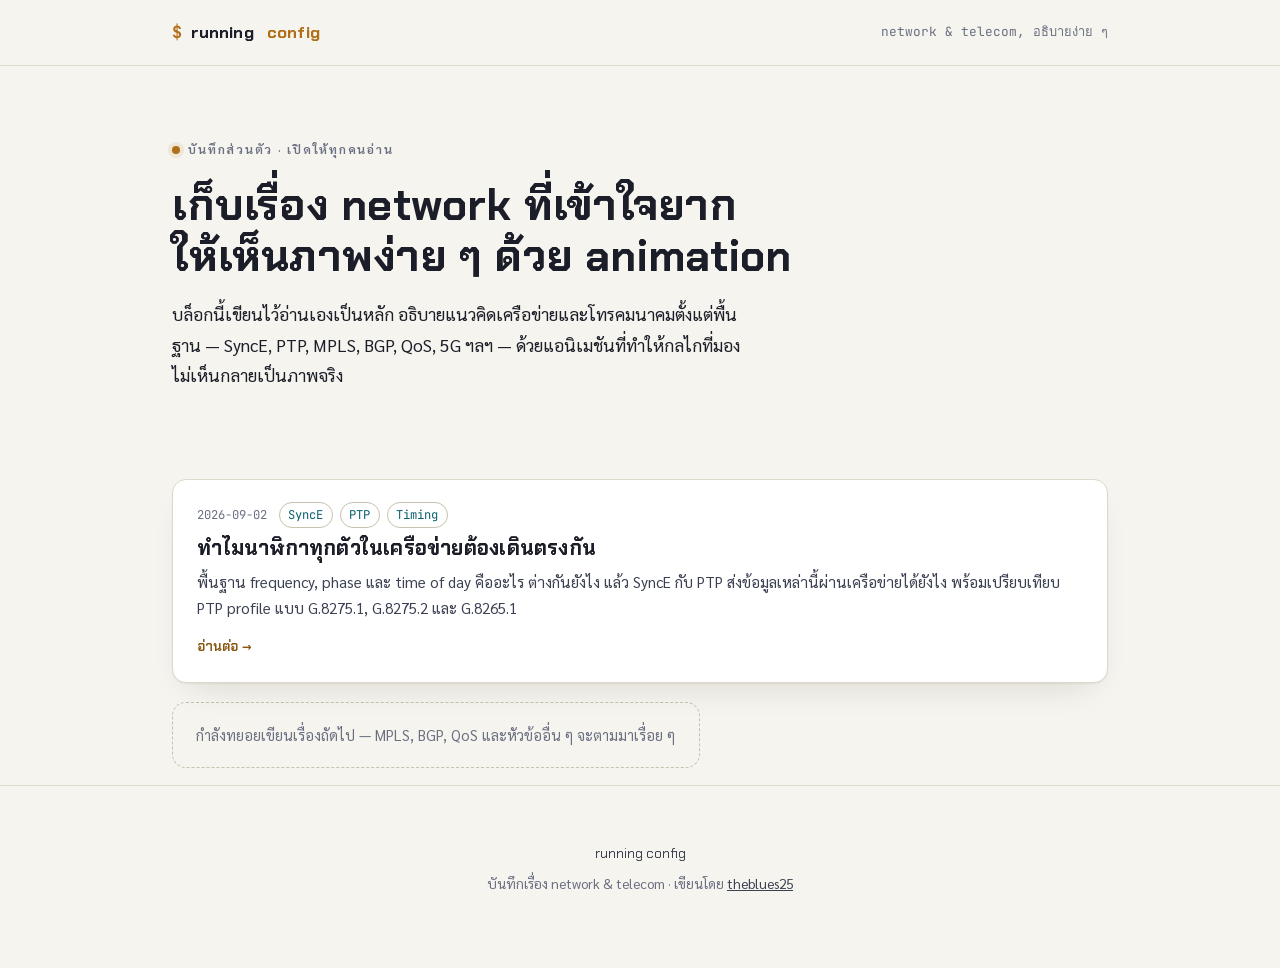
==== index.html @ 6e14f63a "Initial commit: running config blog Personal network/telecom explainer blog. First post ports the Sy" ====
<!doctype html>
<html lang="th">
<head>
<meta charset="utf-8">
<meta name="viewport" content="width=device-width, initial-scale=1">
<title>running config</title>
<meta name="description" content="บล็อกเก็บเรื่อง network และ telecom ที่อธิบายง่าย ๆ ด้วย animation — เขียนไว้อ่านเอง แชร์ต่อได้">
<link rel="preconnect" href="https://fonts.googleapis.com">
<link rel="preconnect" href="https://fonts.gstatic.com" crossorigin>
<link href="https://fonts.googleapis.com/css2?family=Chakra+Petch:wght@400;500;600;700&family=Sarabun:wght@300;400;500;600;700&family=JetBrains+Mono:wght@400;500;600&display=swap" rel="stylesheet">
<link rel="stylesheet" href="style.css">
<style>
  /* Index-only bits: intro block + post list spacing */
  .intro{ padding:4.2rem 0 2.5rem; }
  .intro h1{ max-width:none; font-size:clamp(1.9rem,4.6vw,2.7rem); }
  .intro p.lede{ max-width:58ch; }
  main .wrap{ padding-bottom:1rem; }
</style>
</head>
<body>

<nav class="site-nav">
  <div class="wrap">
    <a class="brand" href="index.html">running<span class="prompt">&nbsp;config</span></a>
    <span class="tagline">network &amp; telecom, อธิบายง่าย ๆ</span>
  </div>
</nav>

<header class="intro">
  <div class="wrap">
    <span class="kicker"><span class="dot"></span>บันทึกส่วนตัว · เปิดให้ทุกคนอ่าน</span>
    <h1>เก็บเรื่อง network ที่เข้าใจยาก<br>ให้เห็นภาพง่าย ๆ ด้วย animation</h1>
    <p class="lede">บล็อกนี้เขียนไว้อ่านเองเป็นหลัก อธิบายแนวคิดเครือข่ายและโทรคมนาคมตั้งแต่พื้นฐาน — SyncE, PTP, MPLS, BGP, QoS, 5G ฯลฯ — ด้วยแอนิเมชันที่ทำให้กลไกที่มองไม่เห็นกลายเป็นภาพจริง</p>
  </div>
</header>

<main class="wrap">
  <ul class="post-list">
    <li>
      <a class="post-card" href="posts/syncE-and-ptp.html">
        <div class="post-meta">
          <span>2026-09-02</span>
          <span class="tagset"><span>SyncE</span><span>PTP</span><span>Timing</span></span>
        </div>
        <h2>ทำไมนาฬิกาทุกตัวในเครือข่ายต้องเดินตรงกัน</h2>
        <p>พื้นฐาน frequency, phase และ time of day คืออะไร ต่างกันยังไง แล้ว SyncE กับ PTP ส่งข้อมูลเหล่านี้ผ่านเครือข่ายได้ยังไง พร้อมเปรียบเทียบ PTP profile แบบ G.8275.1, G.8275.2 และ G.8265.1</p>
        <span class="read-more">อ่านต่อ →</span>
      </a>
    </li>
  </ul>

  <p class="empty-note">กำลังทยอยเขียนเรื่องถัดไป — MPLS, BGP, QoS และหัวข้ออื่น ๆ จะตามมาเรื่อย ๆ</p>
</main>

<footer>
  <div class="wrap">
    <div class="mark">running config</div>
    <div>บันทึกเรื่อง network &amp; telecom · เขียนโดย <a href="https://github.com/theblues25" target="_blank" rel="noopener">theblues25</a></div>
  </div>
</footer>

</body>
</html>
---- style.css ----
/* running-config — shared design system
   Dark-first token system, generalized from the "ห้องทดลองซิงค์เวลา" post
   so every future post and the index share one identity. */

:root{
  /* dark-first: bare :root carries the DARK palette */
  --bg:#12141c; --bg-raised:#181c28; --bg-sunk:#0d0f16;
  --ink:#eef0f6; --ink-soft:#b9bfd0; --muted:#7c8299;
  --line:#262c3d; --line-strong:#343c53;
  --amber:#e8a33d; --amber-soft:rgba(232,163,61,.14); --amber-ink:#f4c579;
  --cyan:#57c3d6; --cyan-soft:rgba(87,195,214,.14); --cyan-ink:#8fdcea;
  --good:#6fcf97; --good-soft:rgba(111,207,151,.14);
  --shadow:0 1px 2px rgba(0,0,0,.35), 0 20px 40px -20px rgba(0,0,0,.55);
  --radius:14px;
}
@media (prefers-color-scheme: light){
  :root:not([data-theme="dark"]){
    --bg:#f6f4ee; --bg-raised:#ffffff; --bg-sunk:#efece2;
    --ink:#1b1e28; --ink-soft:#3c4152; --muted:#6a7082;
    --line:#ddd8ca; --line-strong:#c7c1af;
    --amber:#b06f18; --amber-soft:rgba(176,111,24,.10); --amber-ink:#8a5510;
    --cyan:#0f7f93; --cyan-soft:rgba(15,127,147,.10); --cyan-ink:#0b616f;
    --good:#2f8a58; --good-soft:rgba(47,138,88,.10);
    --shadow:0 1px 2px rgba(20,20,10,.06), 0 16px 34px -18px rgba(20,20,10,.16);
  }
}
:root[data-theme="light"]{
  --bg:#f6f4ee; --bg-raised:#ffffff; --bg-sunk:#efece2;
  --ink:#1b1e28; --ink-soft:#3c4152; --muted:#6a7082;
  --line:#ddd8ca; --line-strong:#c7c1af;
  --amber:#b06f18; --amber-soft:rgba(176,111,24,.10); --amber-ink:#8a5510;
  --cyan:#0f7f93; --cyan-soft:rgba(15,127,147,.10); --cyan-ink:#0b616f;
  --good:#2f8a58; --good-soft:rgba(47,138,88,.10);
  --shadow:0 1px 2px rgba(20,20,10,.06), 0 16px 34px -18px rgba(20,20,10,.16);
}

*{box-sizing:border-box}
html{scroll-behavior:smooth}
@media (prefers-reduced-motion: reduce){ html{scroll-behavior:auto} }

body{
  margin:0; background:var(--bg); color:var(--ink);
  font-family:"Sarabun","Noto Sans Thai",system-ui,sans-serif;
  font-size:17px; line-height:1.75; -webkit-font-smoothing:antialiased;
}
h1,h2,h3,.display,.chip,.tag,button{ font-family:"Chakra Petch","Sarabun",sans-serif; }
.mono{ font-family:"JetBrains Mono","Sarabun",monospace; font-variant-numeric:tabular-nums; }

a{color:var(--cyan-ink)}
:focus-visible{ outline:2px solid var(--cyan); outline-offset:3px; }

.wrap{ max-width:980px; margin:0 auto; padding:0 1.4rem; }
section{ padding:5.5rem 0; border-top:1px solid var(--line); }
section:first-of-type{ border-top:none; }
h2{
  font-size:clamp(1.5rem,3.4vw,2.05rem); font-weight:700; letter-spacing:.01em;
  margin:0 0 .6rem; text-wrap:balance; line-height:1.25;
}
.kicker{
  display:inline-flex; align-items:center; gap:.5rem;
  font-size:.78rem; font-weight:600; letter-spacing:.14em; text-transform:uppercase;
  color:var(--muted); margin-bottom:.9rem;
}
.kicker .dot{ width:.5rem; height:.5rem; border-radius:50%; background:var(--amber); box-shadow:0 0 0 4px var(--amber-soft); }
p{ margin:0 0 1.05rem; max-width:66ch; color:var(--ink-soft); }
p.lede{ font-size:1.08rem; color:var(--ink); max-width:62ch; }
strong{ color:var(--ink); font-weight:600; }
.amber-text{ color:var(--amber-ink); }
.cyan-text{ color:var(--cyan-ink); }

/* ---------------- Site nav (every page) ---------------- */
.site-nav{
  border-bottom:1px solid var(--line);
}
.site-nav .wrap{
  display:flex; align-items:center; justify-content:space-between; gap:1rem;
  padding-top:1.1rem; padding-bottom:1.1rem;
}
.site-nav .brand{
  font-family:"Chakra Petch",sans-serif; font-weight:700; font-size:1.05rem;
  color:var(--ink); text-decoration:none; letter-spacing:.01em;
  display:inline-flex; align-items:baseline; gap:.5rem;
}
.site-nav .brand .prompt{ color:var(--amber); }
.site-nav .brand::before{ content:"$"; color:var(--amber); font-family:"JetBrains Mono",monospace; }
.site-nav .tagline{ font-size:.8rem; color:var(--muted); font-family:"JetBrains Mono",monospace; }
.site-nav a.back{
  font-size:.85rem; color:var(--ink-soft); text-decoration:none;
  display:inline-flex; align-items:center; gap:.4rem; font-family:"Chakra Petch",sans-serif;
}
.site-nav a.back:hover{ color:var(--cyan-ink); }

/* ---------------- Hero ---------------- */
.hero{
  padding:5rem 0 4rem; border-top:none; position:relative; overflow:hidden;
}
.hero-inner{ position:relative; z-index:1; }
.hero canvas{ position:absolute; inset:0; width:100%; height:100%; z-index:0; opacity:.55; }
h1{
  font-size:clamp(2.1rem,5.6vw,3.4rem); font-weight:700; line-height:1.18;
  letter-spacing:.005em; margin:.3rem 0 1.1rem; max-width:16ch; text-wrap:balance;
}
.hero p.lede{ font-size:1.15rem; max-width:56ch; }
.scroll-cue{
  margin-top:2.4rem; display:inline-flex; align-items:center; gap:.6rem;
  font-size:.85rem; color:var(--muted); font-family:"Chakra Petch",sans-serif;
  letter-spacing:.04em;
}
.scroll-cue svg{ animation:bob 1.6s ease-in-out infinite; }
@keyframes bob{ 0%,100%{transform:translateY(0)} 50%{transform:translateY(5px)} }
@media (prefers-reduced-motion: reduce){ .scroll-cue svg{ animation:none } }

/* ---------------- Concept intro cards ---------------- */
.trio{ display:grid; grid-template-columns:repeat(3,1fr); gap:1rem; margin:2rem 0 .5rem; }
@media (max-width:720px){ .trio{ grid-template-columns:1fr; } }
.trio .card{
  background:var(--bg-raised); border:1px solid var(--line); border-radius:var(--radius);
  padding:1.2rem 1.3rem; box-shadow:var(--shadow);
}
.trio .card .num{ font-family:"JetBrains Mono",monospace; color:var(--muted); font-size:.8rem; }
.trio .card h3{ margin:.35rem 0 .4rem; font-size:1.05rem; }
.trio .card p{ font-size:.92rem; margin:0; max-width:none; }

/* ---------------- Canvas frame ---------------- */
.stage{
  background:var(--bg-sunk); border:1px solid var(--line-strong); border-radius:var(--radius);
  box-shadow:var(--shadow); overflow:hidden; margin:1.7rem 0 1.3rem; position:relative;
}
.stage canvas{ display:block; width:100%; height:260px; }
.stage .stage-label{
  position:absolute; top:.8rem; left:1rem; display:flex; gap:.5rem; flex-wrap:wrap;
  font-family:"JetBrains Mono",monospace; font-size:.72rem; letter-spacing:.02em;
}
.chip{
  font-size:.72rem; font-weight:600; padding:.22rem .6rem; border-radius:999px;
  border:1px solid; display:inline-flex; align-items:center; gap:.35rem;
}
.chip.amber{ color:var(--amber-ink); border-color:var(--amber); background:var(--amber-soft); }
.chip.cyan{ color:var(--cyan-ink); border-color:var(--cyan); background:var(--cyan-soft); }
.chip.good{ color:var(--good); border-color:var(--good); background:var(--good-soft); }
.caption{ font-size:.85rem; color:var(--muted); margin:0 0 1.6rem; }

/* ---------------- Two-col text/points ---------------- */
.points{ list-style:none; margin:1.1rem 0 1.4rem; padding:0; display:grid; gap:.65rem; }
.points li{
  display:grid; grid-template-columns:1.5rem 1fr; gap:.7rem; font-size:.96rem; color:var(--ink-soft);
}
.points li::before{ content:"›"; color:var(--amber); font-weight:700; font-family:"Chakra Petch",sans-serif; }

.callout{
  border:1px solid var(--line); border-radius:var(--radius); padding:1rem 1.2rem;
  background:var(--bg-raised); margin:1.3rem 0; box-shadow:var(--shadow);
}
.callout .tag{
  font-size:.72rem; font-weight:700; letter-spacing:.08em; text-transform:uppercase;
  display:inline-block; margin-bottom:.5rem; color:var(--cyan-ink);
}
.callout p{ margin:0; max-width:none; font-size:.94rem; }

/* ---------------- PTP profile comparison ---------------- */
.profiles{ display:grid; grid-template-columns:1fr 1fr; gap:1.1rem; margin:1.8rem 0; }
@media (max-width:720px){ .profiles{ grid-template-columns:1fr; } }
.profile-card{
  border:1px solid var(--line-strong); border-radius:var(--radius); background:var(--bg-raised);
  padding:1.3rem 1.3rem 1.1rem; box-shadow:var(--shadow);
}
.profile-card h3{ margin:0 0 .15rem; font-size:1.08rem; }
.profile-card .sub{ font-size:.8rem; color:var(--muted); margin-bottom:1rem; font-family:"JetBrains Mono",monospace; }
.chain{ display:flex; align-items:center; gap:.25rem; margin:1rem 0 1.1rem; }
.chain .node{
  width:2.1rem; height:2.1rem; border-radius:8px; border:1.5px solid var(--line-strong);
  display:flex; align-items:center; justify-content:center; position:relative; flex:0 0 auto;
  background:var(--bg-sunk);
}
.chain .seg{ flex:1 1 auto; height:2px; background:var(--line-strong); position:relative; min-width:6px; }
.dotpair{ display:flex; gap:3px; }
.dotpair span{ width:6px; height:6px; border-radius:50%; background:var(--line-strong); }
.dotpair span.on.amber{ background:var(--amber); box-shadow:0 0 6px var(--amber); animation:pulse-soft 1.8s ease-in-out infinite; }
.dotpair span.on.cyan{ background:var(--cyan); box-shadow:0 0 6px var(--cyan); animation:pulse-soft 1.8s ease-in-out infinite .3s; }
@keyframes pulse-soft{ 0%,100%{opacity:.55} 50%{opacity:1} }
@media (prefers-reduced-motion: reduce){ .dotpair span.on{ animation:none; opacity:1 } }
.profile-card ul{ margin:0; padding-left:1.15rem; font-size:.9rem; color:var(--ink-soft); }
.profile-card ul li{ margin-bottom:.4rem; }
.badge-acc{
  display:inline-block; margin-top:.9rem; font-family:"JetBrains Mono",monospace; font-size:.78rem;
  padding:.3rem .6rem; border-radius:8px; background:var(--bg-sunk); border:1px solid var(--line);
  color:var(--ink-soft);
}

.table-wrap{ overflow-x:auto; margin:1.4rem 0; border:1px solid var(--line); border-radius:var(--radius); box-shadow:var(--shadow); }
table{ border-collapse:collapse; width:100%; min-width:560px; background:var(--bg-raised); font-size:.88rem; }
th,td{ padding:.65rem .9rem; text-align:left; border-bottom:1px solid var(--line); }
thead th{ font-family:"Chakra Petch",sans-serif; font-size:.76rem; text-transform:uppercase; letter-spacing:.05em; color:var(--muted); background:var(--bg-sunk); }
tbody tr:last-child td{ border-bottom:none; }

/* On narrow screens, stop forcing sideways scroll — stack each row into its own labeled card instead */
@media (max-width:600px){
  .table-wrap{ overflow-x:visible; border:none; box-shadow:none; border-radius:0; }
  table{ min-width:0; display:block; }
  thead{ display:none; }
  tbody{ display:grid; gap:.7rem; }
  tbody tr{
    display:block; background:var(--bg-raised); border:1px solid var(--line);
    border-radius:var(--radius); box-shadow:var(--shadow); padding:.2rem .95rem;
  }
  tbody tr td{
    display:grid; grid-template-columns:9.2rem 1fr; gap:.8rem; align-items:baseline;
    padding:.55rem 0; border-bottom:1px solid var(--line);
  }
  tbody tr td:last-child{ border-bottom:none; }
  tbody tr td::before{
    content:attr(data-label);
    font-family:"Chakra Petch",sans-serif; font-size:.72rem; font-weight:600;
    text-transform:uppercase; letter-spacing:.04em; color:var(--muted);
  }
}

/* ---------------- Hierarchy SVG ---------------- */
.tree-figure{ margin:1.7rem 0 1rem; }
.tree-figure svg{ width:100%; height:auto; display:block; }
.tree-node rect{ fill:var(--bg-raised); stroke:var(--line-strong); stroke-width:1.4; }
.tree-node.gm rect{ stroke:var(--amber); }
.tree-node.tc rect{ stroke-dasharray:4 3; }
.tree-node text{ fill:var(--ink); font-family:"Chakra Petch",sans-serif; }
.tree-node text.sub{ fill:var(--muted); font-family:"JetBrains Mono",monospace; }
.tree-edge{ stroke:var(--line-strong); stroke-width:1.6; fill:none; }
.flow-dot{
  r:3.2; fill:var(--amber);
  offset-rotate:0deg;
  animation:flow 2.2s linear infinite;
}
@keyframes flow{ from{ offset-distance:0% } to{ offset-distance:100% } }
@media (prefers-reduced-motion: reduce){ .flow-dot{ animation:none; offset-distance:60%; } }
figcaption{ font-size:.85rem; color:var(--muted); margin-top:.7rem; }

/* ---------------- Post list (index) ---------------- */
.post-list{ list-style:none; margin:2rem 0 0; padding:0; display:grid; gap:1rem; }
.post-card{
  display:block; text-decoration:none; color:inherit;
  background:var(--bg-raised); border:1px solid var(--line); border-radius:var(--radius);
  padding:1.4rem 1.5rem; box-shadow:var(--shadow);
  transition:border-color .15s ease, transform .15s ease;
}
.post-card:hover{ border-color:var(--line-strong); transform:translateY(-1px); }
.post-card .post-meta{
  display:flex; gap:.7rem; align-items:center; margin-bottom:.5rem;
  font-family:"JetBrains Mono",monospace; font-size:.76rem; color:var(--muted);
}
.post-card .post-meta .tagset{ display:flex; gap:.4rem; flex-wrap:wrap; }
.post-card .post-meta .tagset span{
  border:1px solid var(--line-strong); border-radius:999px; padding:.08rem .55rem; color:var(--cyan-ink);
}
.post-card h2{ font-size:1.28rem; margin:0 0 .45rem; }
.post-card p{ font-size:.95rem; margin:0; max-width:none; color:var(--ink-soft); }
.post-card .read-more{
  display:inline-flex; align-items:center; gap:.35rem; margin-top:.8rem;
  font-family:"Chakra Petch",sans-serif; font-size:.85rem; font-weight:600; color:var(--amber-ink);
}
.post-card:hover .read-more{ color:var(--cyan-ink); }

.empty-note{
  border:1px dashed var(--line-strong); border-radius:var(--radius); padding:1.2rem 1.4rem;
  color:var(--muted); font-size:.92rem; margin-top:1.2rem;
}

footer{
  padding:3.5rem 0 4.5rem; text-align:center; color:var(--muted); font-size:.85rem;
  border-top:1px solid var(--line); margin-top:1rem;
}
footer .mark{ font-family:"Chakra Petch",sans-serif; color:var(--ink-soft); margin-bottom:.4rem; }
footer a{ color:var(--ink-soft); }

::selection{ background:var(--amber-soft); color:var(--ink); }
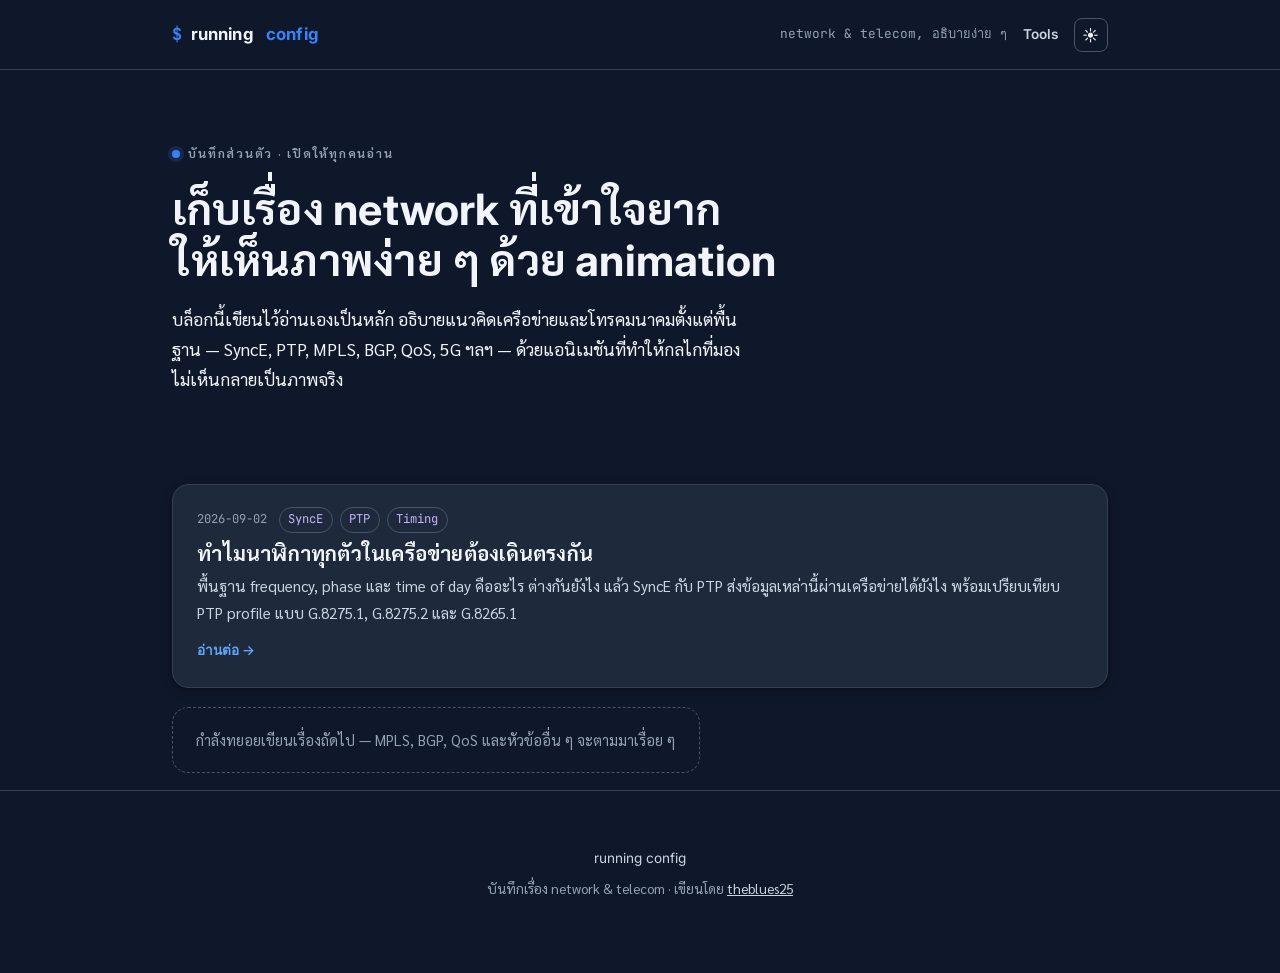
==== commit 25126a36: "Adopt ip-calculator's design system (light-default, Inter, blue accent) Reworks the site's visual id" ====
--- a/index.html
+++ b/index.html
@@ -7,7 +7,7 @@
 <meta name="description" content="บล็อกเก็บเรื่อง network และ telecom ที่อธิบายง่าย ๆ ด้วย animation — เขียนไว้อ่านเอง แชร์ต่อได้">
 <link rel="preconnect" href="https://fonts.googleapis.com">
 <link rel="preconnect" href="https://fonts.gstatic.com" crossorigin>
-<link href="https://fonts.googleapis.com/css2?family=Chakra+Petch:wght@400;500;600;700&family=Sarabun:wght@300;400;500;600;700&family=JetBrains+Mono:wght@400;500;600&display=swap" rel="stylesheet">
+<link href="https://fonts.googleapis.com/css2?family=Inter:wght@400;500;600;700&family=Sarabun:wght@300;400;500;600;700&family=JetBrains+Mono:wght@400;500;600&display=swap" rel="stylesheet">
 <link rel="stylesheet" href="style.css">
 <style>
   /* Index-only bits: intro block + post list spacing */
@@ -22,7 +22,11 @@
 <nav class="site-nav">
   <div class="wrap">
     <a class="brand" href="index.html">running<span class="prompt">&nbsp;config</span></a>
-    <span class="tagline">network &amp; telecom, อธิบายง่าย ๆ</span>
+    <div class="links">
+      <span class="tagline">network &amp; telecom, อธิบายง่าย ๆ</span>
+      <a class="tool-link" href="tools/ip-calculator/index.html">Tools</a>
+      <button id="theme-toggle" aria-label="Toggle theme"><span id="theme-icon">🌙</span></button>
+    </div>
   </div>
 </nav>
 
@@ -59,5 +63,6 @@
   </div>
 </footer>
 
+<script src="assets/theme.js"></script>
 </body>
 </html>
--- a/style.css
+++ b/style.css
@@ -3,35 +3,26 @@
    so every future post and the index share one identity. */
 
 :root{
-  /* dark-first: bare :root carries the DARK palette */
-  --bg:#12141c; --bg-raised:#181c28; --bg-sunk:#0d0f16;
-  --ink:#eef0f6; --ink-soft:#b9bfd0; --muted:#7c8299;
-  --line:#262c3d; --line-strong:#343c53;
-  --amber:#e8a33d; --amber-soft:rgba(232,163,61,.14); --amber-ink:#f4c579;
-  --cyan:#57c3d6; --cyan-soft:rgba(87,195,214,.14); --cyan-ink:#8fdcea;
-  --good:#6fcf97; --good-soft:rgba(111,207,151,.14);
-  --shadow:0 1px 2px rgba(0,0,0,.35), 0 20px 40px -20px rgba(0,0,0,.55);
-  --radius:14px;
-}
-@media (prefers-color-scheme: light){
-  :root:not([data-theme="dark"]){
-    --bg:#f6f4ee; --bg-raised:#ffffff; --bg-sunk:#efece2;
-    --ink:#1b1e28; --ink-soft:#3c4152; --muted:#6a7082;
-    --line:#ddd8ca; --line-strong:#c7c1af;
-    --amber:#b06f18; --amber-soft:rgba(176,111,24,.10); --amber-ink:#8a5510;
-    --cyan:#0f7f93; --cyan-soft:rgba(15,127,147,.10); --cyan-ink:#0b616f;
-    --good:#2f8a58; --good-soft:rgba(47,138,88,.10);
-    --shadow:0 1px 2px rgba(20,20,10,.06), 0 16px 34px -18px rgba(20,20,10,.16);
-  }
-}
-:root[data-theme="light"]{
-  --bg:#f6f4ee; --bg-raised:#ffffff; --bg-sunk:#efece2;
-  --ink:#1b1e28; --ink-soft:#3c4152; --muted:#6a7082;
-  --line:#ddd8ca; --line-strong:#c7c1af;
-  --amber:#b06f18; --amber-soft:rgba(176,111,24,.10); --amber-ink:#8a5510;
-  --cyan:#0f7f93; --cyan-soft:rgba(15,127,147,.10); --cyan-ink:#0b616f;
-  --good:#2f8a58; --good-soft:rgba(47,138,88,.10);
-  --shadow:0 1px 2px rgba(20,20,10,.06), 0 16px 34px -18px rgba(20,20,10,.16);
+  /* NOTE: token names are historical (amber/cyan/good from the original
+     dark-first design). Values now follow ip-calculator's palette:
+     amber=primary accent (blue), cyan=second series (violet), good=success (green). */
+  --bg:#f1f5f9; --bg-raised:#ffffff; --bg-sunk:#e2e8f0;
+  --ink:#0f172a; --ink-soft:#334155; --muted:#64748b;
+  --line:#e2e8f0; --line-strong:#cbd5e1;
+  --amber:#2563eb; --amber-soft:rgba(37,99,235,.14); --amber-ink:#1d4ed8;
+  --cyan:#7c3aed; --cyan-soft:rgba(124,58,237,.14); --cyan-ink:#6d28d9;
+  --good:#16a34a; --good-soft:rgba(22,163,74,.14);
+  --shadow:0 1px 3px rgba(0,0,0,.08), 0 4px 12px rgba(0,0,0,.06);
+  --radius:16px;
+}
+[data-theme="dark"]{
+  --bg:#0f172a; --bg-raised:#1e293b; --bg-sunk:#020617;
+  --ink:#f1f5f9; --ink-soft:#cbd5e1; --muted:#94a3b8;
+  --line:#334155; --line-strong:#475569;
+  --amber:#3b82f6; --amber-soft:rgba(59,130,246,.16); --amber-ink:#60a5fa;
+  --cyan:#a78bfa; --cyan-soft:rgba(167,139,250,.16); --cyan-ink:#c4b5fd;
+  --good:#4ade80; --good-soft:rgba(74,222,128,.16);
+  --shadow:0 1px 3px rgba(0,0,0,.3), 0 4px 12px rgba(0,0,0,.2);
 }
 
 *{box-sizing:border-box}
@@ -40,10 +31,10 @@
 
 body{
   margin:0; background:var(--bg); color:var(--ink);
-  font-family:"Sarabun","Noto Sans Thai",system-ui,sans-serif;
+  font-family:"Sarabun","Inter",system-ui,sans-serif;
   font-size:17px; line-height:1.75; -webkit-font-smoothing:antialiased;
 }
-h1,h2,h3,.display,.chip,.tag,button{ font-family:"Chakra Petch","Sarabun",sans-serif; }
+h1,h2,h3,.display,.chip,.tag,button{ font-family:"Inter","Sarabun",sans-serif; }
 .mono{ font-family:"JetBrains Mono","Sarabun",monospace; font-variant-numeric:tabular-nums; }
 
 a{color:var(--cyan-ink)}
@@ -77,7 +68,7 @@
   padding-top:1.1rem; padding-bottom:1.1rem;
 }
 .site-nav .brand{
-  font-family:"Chakra Petch",sans-serif; font-weight:700; font-size:1.05rem;
+  font-family:"Inter",sans-serif; font-weight:700; font-size:1.05rem;
   color:var(--ink); text-decoration:none; letter-spacing:.01em;
   display:inline-flex; align-items:baseline; gap:.5rem;
 }
@@ -86,9 +77,21 @@
 .site-nav .tagline{ font-size:.8rem; color:var(--muted); font-family:"JetBrains Mono",monospace; }
 .site-nav a.back{
   font-size:.85rem; color:var(--ink-soft); text-decoration:none;
-  display:inline-flex; align-items:center; gap:.4rem; font-family:"Chakra Petch",sans-serif;
+  display:inline-flex; align-items:center; gap:.4rem; font-family:"Inter",sans-serif;
 }
 .site-nav a.back:hover{ color:var(--cyan-ink); }
+.site-nav .links{ display:flex; align-items:center; gap:1rem; }
+.site-nav .tool-link{
+  font-size:.85rem; font-weight:600; color:var(--ink-soft); text-decoration:none;
+  font-family:"Inter",sans-serif;
+}
+.site-nav .tool-link:hover{ color:var(--amber-ink); }
+#theme-toggle{
+  background:transparent; border:1.5px solid var(--line-strong); border-radius:8px;
+  width:2.125rem; height:2.125rem; display:flex; align-items:center; justify-content:center;
+  cursor:pointer; font-size:1rem; line-height:1; padding:0; color:var(--ink);
+}
+#theme-toggle:hover{ background:var(--bg-sunk); border-color:var(--muted); }
 
 /* ---------------- Hero ---------------- */
 .hero{
@@ -103,7 +106,7 @@
 .hero p.lede{ font-size:1.15rem; max-width:56ch; }
 .scroll-cue{
   margin-top:2.4rem; display:inline-flex; align-items:center; gap:.6rem;
-  font-size:.85rem; color:var(--muted); font-family:"Chakra Petch",sans-serif;
+  font-size:.85rem; color:var(--muted); font-family:"Inter",sans-serif;
   letter-spacing:.04em;
 }
 .scroll-cue svg{ animation:bob 1.6s ease-in-out infinite; }
@@ -143,9 +146,12 @@
 /* ---------------- Two-col text/points ---------------- */
 .points{ list-style:none; margin:1.1rem 0 1.4rem; padding:0; display:grid; gap:.65rem; }
 .points li{
-  display:grid; grid-template-columns:1.5rem 1fr; gap:.7rem; font-size:.96rem; color:var(--ink-soft);
-}
-.points li::before{ content:"›"; color:var(--amber); font-weight:700; font-family:"Chakra Petch",sans-serif; }
+  position:relative; padding-left:1.7rem; font-size:.96rem; color:var(--ink-soft);
+}
+.points li::before{
+  content:"›"; position:absolute; left:0; top:0;
+  color:var(--amber); font-weight:700; font-family:"Inter",sans-serif;
+}
 
 .callout{
   border:1px solid var(--line); border-radius:var(--radius); padding:1rem 1.2rem;
@@ -190,7 +196,7 @@
 .table-wrap{ overflow-x:auto; margin:1.4rem 0; border:1px solid var(--line); border-radius:var(--radius); box-shadow:var(--shadow); }
 table{ border-collapse:collapse; width:100%; min-width:560px; background:var(--bg-raised); font-size:.88rem; }
 th,td{ padding:.65rem .9rem; text-align:left; border-bottom:1px solid var(--line); }
-thead th{ font-family:"Chakra Petch",sans-serif; font-size:.76rem; text-transform:uppercase; letter-spacing:.05em; color:var(--muted); background:var(--bg-sunk); }
+thead th{ font-family:"Inter",sans-serif; font-size:.76rem; text-transform:uppercase; letter-spacing:.05em; color:var(--muted); background:var(--bg-sunk); }
 tbody tr:last-child td{ border-bottom:none; }
 
 /* On narrow screens, stop forcing sideways scroll — stack each row into its own labeled card instead */
@@ -210,7 +216,7 @@
   tbody tr td:last-child{ border-bottom:none; }
   tbody tr td::before{
     content:attr(data-label);
-    font-family:"Chakra Petch",sans-serif; font-size:.72rem; font-weight:600;
+    font-family:"Inter",sans-serif; font-size:.72rem; font-weight:600;
     text-transform:uppercase; letter-spacing:.04em; color:var(--muted);
   }
 }
@@ -221,7 +227,7 @@
 .tree-node rect{ fill:var(--bg-raised); stroke:var(--line-strong); stroke-width:1.4; }
 .tree-node.gm rect{ stroke:var(--amber); }
 .tree-node.tc rect{ stroke-dasharray:4 3; }
-.tree-node text{ fill:var(--ink); font-family:"Chakra Petch",sans-serif; }
+.tree-node text{ fill:var(--ink); font-family:"Inter",sans-serif; }
 .tree-node text.sub{ fill:var(--muted); font-family:"JetBrains Mono",monospace; }
 .tree-edge{ stroke:var(--line-strong); stroke-width:1.6; fill:none; }
 .flow-dot{
@@ -254,7 +260,7 @@
 .post-card p{ font-size:.95rem; margin:0; max-width:none; color:var(--ink-soft); }
 .post-card .read-more{
   display:inline-flex; align-items:center; gap:.35rem; margin-top:.8rem;
-  font-family:"Chakra Petch",sans-serif; font-size:.85rem; font-weight:600; color:var(--amber-ink);
+  font-family:"Inter",sans-serif; font-size:.85rem; font-weight:600; color:var(--amber-ink);
 }
 .post-card:hover .read-more{ color:var(--cyan-ink); }
 
@@ -267,7 +273,7 @@
   padding:3.5rem 0 4.5rem; text-align:center; color:var(--muted); font-size:.85rem;
   border-top:1px solid var(--line); margin-top:1rem;
 }
-footer .mark{ font-family:"Chakra Petch",sans-serif; color:var(--ink-soft); margin-bottom:.4rem; }
+footer .mark{ font-family:"Inter",sans-serif; color:var(--ink-soft); margin-bottom:.4rem; }
 footer a{ color:var(--ink-soft); }
 
 ::selection{ background:var(--amber-soft); color:var(--ink); }
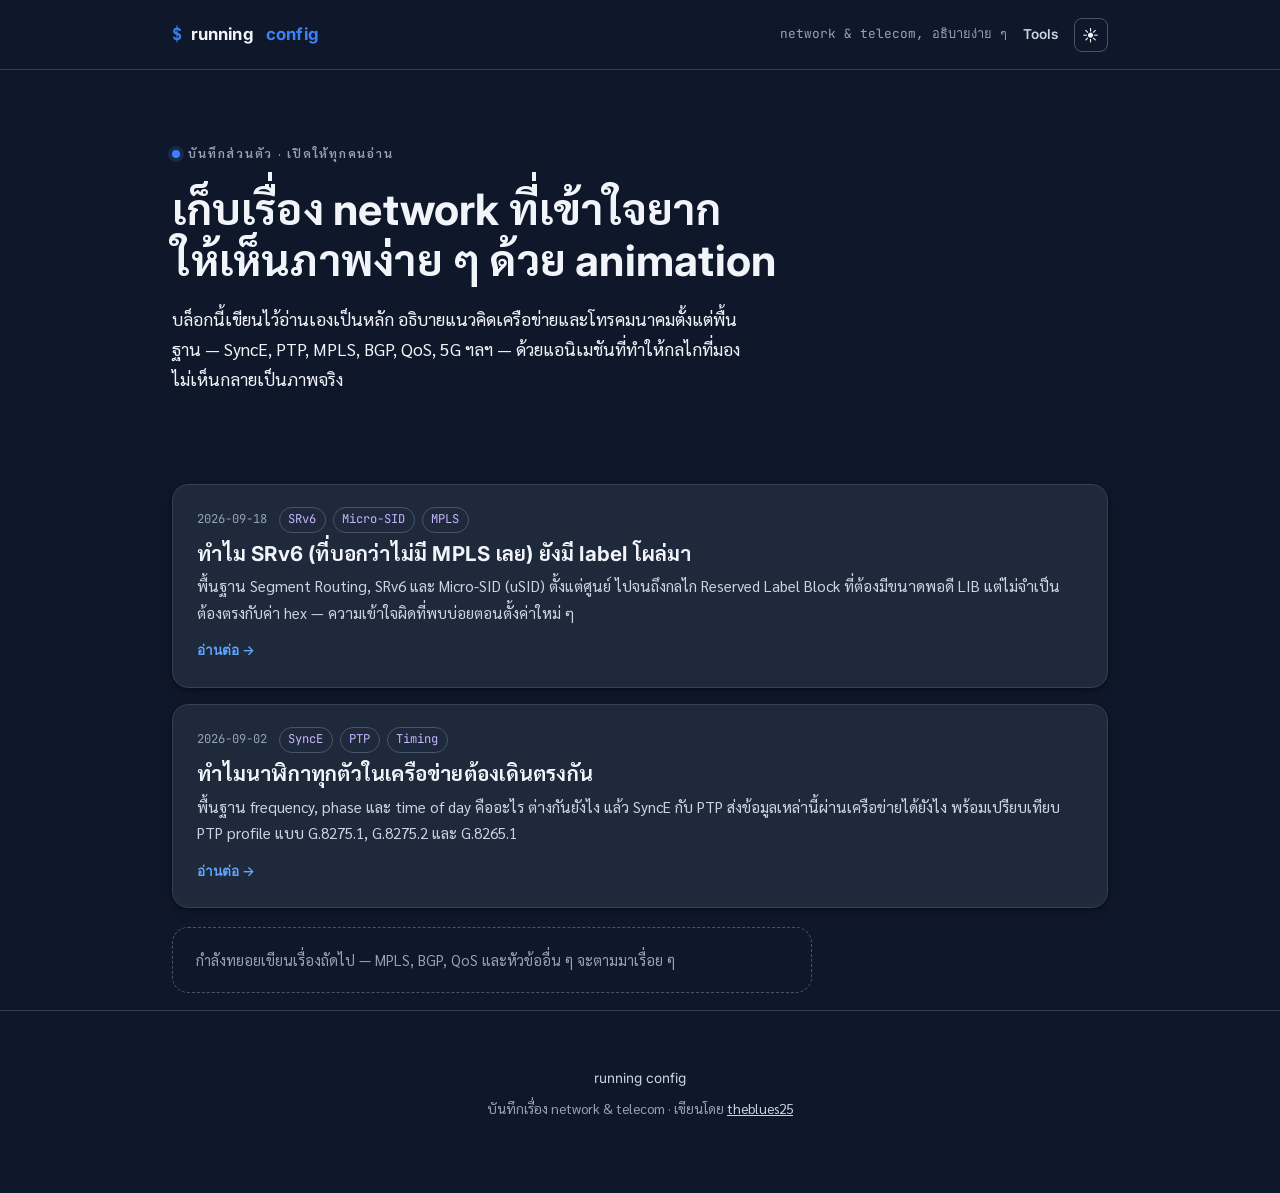
==== commit 78a0f66a: "Add post: SRv6 Micro-SID and Reserved Label Block sizing Explains Segment Routing, SRv6, and Micro-S" ====
--- a/index.html
+++ b/index.html
@@ -41,6 +41,17 @@
 <main class="wrap">
   <ul class="post-list">
     <li>
+      <a class="post-card" href="posts/srv6-microsid-label-block.html">
+        <div class="post-meta">
+          <span>2026-09-18</span>
+          <span class="tagset"><span>SRv6</span><span>Micro-SID</span><span>MPLS</span></span>
+        </div>
+        <h2>ทำไม SRv6 (ที่บอกว่าไม่มี MPLS เลย) ยังมี label โผล่มา</h2>
+        <p>พื้นฐาน Segment Routing, SRv6 และ Micro-SID (uSID) ตั้งแต่ศูนย์ ไปจนถึงกลไก Reserved Label Block ที่ต้องมีขนาดพอดี LIB แต่ไม่จำเป็นต้องตรงกับค่า hex — ความเข้าใจผิดที่พบบ่อยตอนตั้งค่าใหม่ ๆ</p>
+        <span class="read-more">อ่านต่อ →</span>
+      </a>
+    </li>
+    <li>
       <a class="post-card" href="posts/syncE-and-ptp.html">
         <div class="post-meta">
           <span>2026-09-02</span>
--- a/style.css
+++ b/style.css
@@ -53,8 +53,8 @@
   color:var(--muted); margin-bottom:.9rem;
 }
 .kicker .dot{ width:.5rem; height:.5rem; border-radius:50%; background:var(--amber); box-shadow:0 0 0 4px var(--amber-soft); }
-p{ margin:0 0 1.05rem; max-width:66ch; color:var(--ink-soft); }
-p.lede{ font-size:1.08rem; color:var(--ink); max-width:62ch; }
+p{ margin:0 0 1.05rem; max-width:40rem; color:var(--ink-soft); }
+p.lede{ font-size:1.08rem; color:var(--ink); max-width:40rem; }
 strong{ color:var(--ink); font-weight:600; }
 .amber-text{ color:var(--amber-ink); }
 .cyan-text{ color:var(--cyan-ink); }
@@ -101,9 +101,9 @@
 .hero canvas{ position:absolute; inset:0; width:100%; height:100%; z-index:0; opacity:.55; }
 h1{
   font-size:clamp(2.1rem,5.6vw,3.4rem); font-weight:700; line-height:1.18;
-  letter-spacing:.005em; margin:.3rem 0 1.1rem; max-width:16ch; text-wrap:balance;
-}
-.hero p.lede{ font-size:1.15rem; max-width:56ch; }
+  letter-spacing:.005em; margin:.3rem 0 1.1rem; max-width:23ch; text-wrap:balance;
+}
+.hero p.lede{ font-size:1.15rem; max-width:40rem; }
 .scroll-cue{
   margin-top:2.4rem; display:inline-flex; align-items:center; gap:.6rem;
   font-size:.85rem; color:var(--muted); font-family:"Inter",sans-serif;
@@ -122,7 +122,7 @@
 }
 .trio .card .num{ font-family:"JetBrains Mono",monospace; color:var(--muted); font-size:.8rem; }
 .trio .card h3{ margin:.35rem 0 .4rem; font-size:1.05rem; }
-.trio .card p{ font-size:.92rem; margin:0; max-width:none; }
+.trio .card p{ font-size:1rem; margin:0; max-width:none; }
 
 /* ---------------- Canvas frame ---------------- */
 .stage{
@@ -146,7 +146,7 @@
 /* ---------------- Two-col text/points ---------------- */
 .points{ list-style:none; margin:1.1rem 0 1.4rem; padding:0; display:grid; gap:.65rem; }
 .points li{
-  position:relative; padding-left:1.7rem; font-size:.96rem; color:var(--ink-soft);
+  position:relative; padding-left:1.7rem; font-size:1rem; color:var(--ink-soft);
 }
 .points li::before{
   content:"›"; position:absolute; left:0; top:0;
@@ -161,7 +161,7 @@
   font-size:.72rem; font-weight:700; letter-spacing:.08em; text-transform:uppercase;
   display:inline-block; margin-bottom:.5rem; color:var(--cyan-ink);
 }
-.callout p{ margin:0; max-width:none; font-size:.94rem; }
+.callout p{ margin:0; max-width:none; font-size:1rem; }
 
 /* ---------------- PTP profile comparison ---------------- */
 .profiles{ display:grid; grid-template-columns:1fr 1fr; gap:1.1rem; margin:1.8rem 0; }
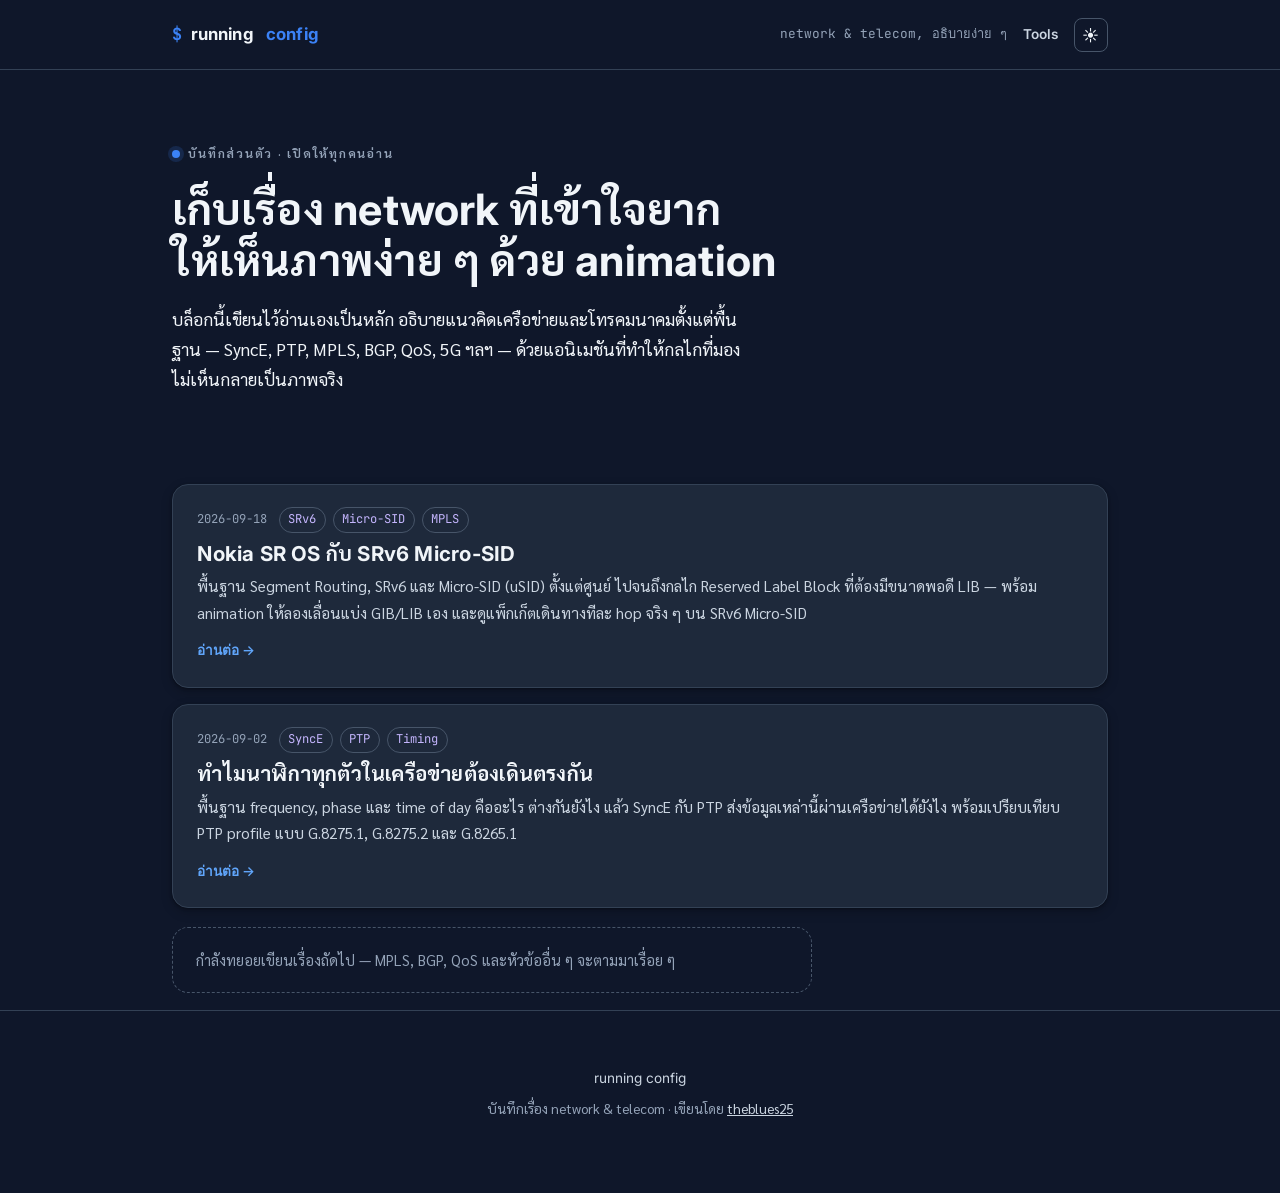
==== commit fbd099be: "Retitle SRv6 post to Nokia SR OS focus, add interactive GIB/LIB slider and packet walkthrough animat" ====
--- a/index.html
+++ b/index.html
@@ -46,8 +46,8 @@
           <span>2026-09-18</span>
           <span class="tagset"><span>SRv6</span><span>Micro-SID</span><span>MPLS</span></span>
         </div>
-        <h2>ทำไม SRv6 (ที่บอกว่าไม่มี MPLS เลย) ยังมี label โผล่มา</h2>
-        <p>พื้นฐาน Segment Routing, SRv6 และ Micro-SID (uSID) ตั้งแต่ศูนย์ ไปจนถึงกลไก Reserved Label Block ที่ต้องมีขนาดพอดี LIB แต่ไม่จำเป็นต้องตรงกับค่า hex — ความเข้าใจผิดที่พบบ่อยตอนตั้งค่าใหม่ ๆ</p>
+        <h2>Nokia SR OS กับ SRv6 Micro-SID</h2>
+        <p>พื้นฐาน Segment Routing, SRv6 และ Micro-SID (uSID) ตั้งแต่ศูนย์ ไปจนถึงกลไก Reserved Label Block ที่ต้องมีขนาดพอดี LIB — พร้อม animation ให้ลองเลื่อนแบ่ง GIB/LIB เอง และดูแพ็กเก็ตเดินทางทีละ hop จริง ๆ บน SRv6 Micro-SID</p>
         <span class="read-more">อ่านต่อ →</span>
       </a>
     </li>
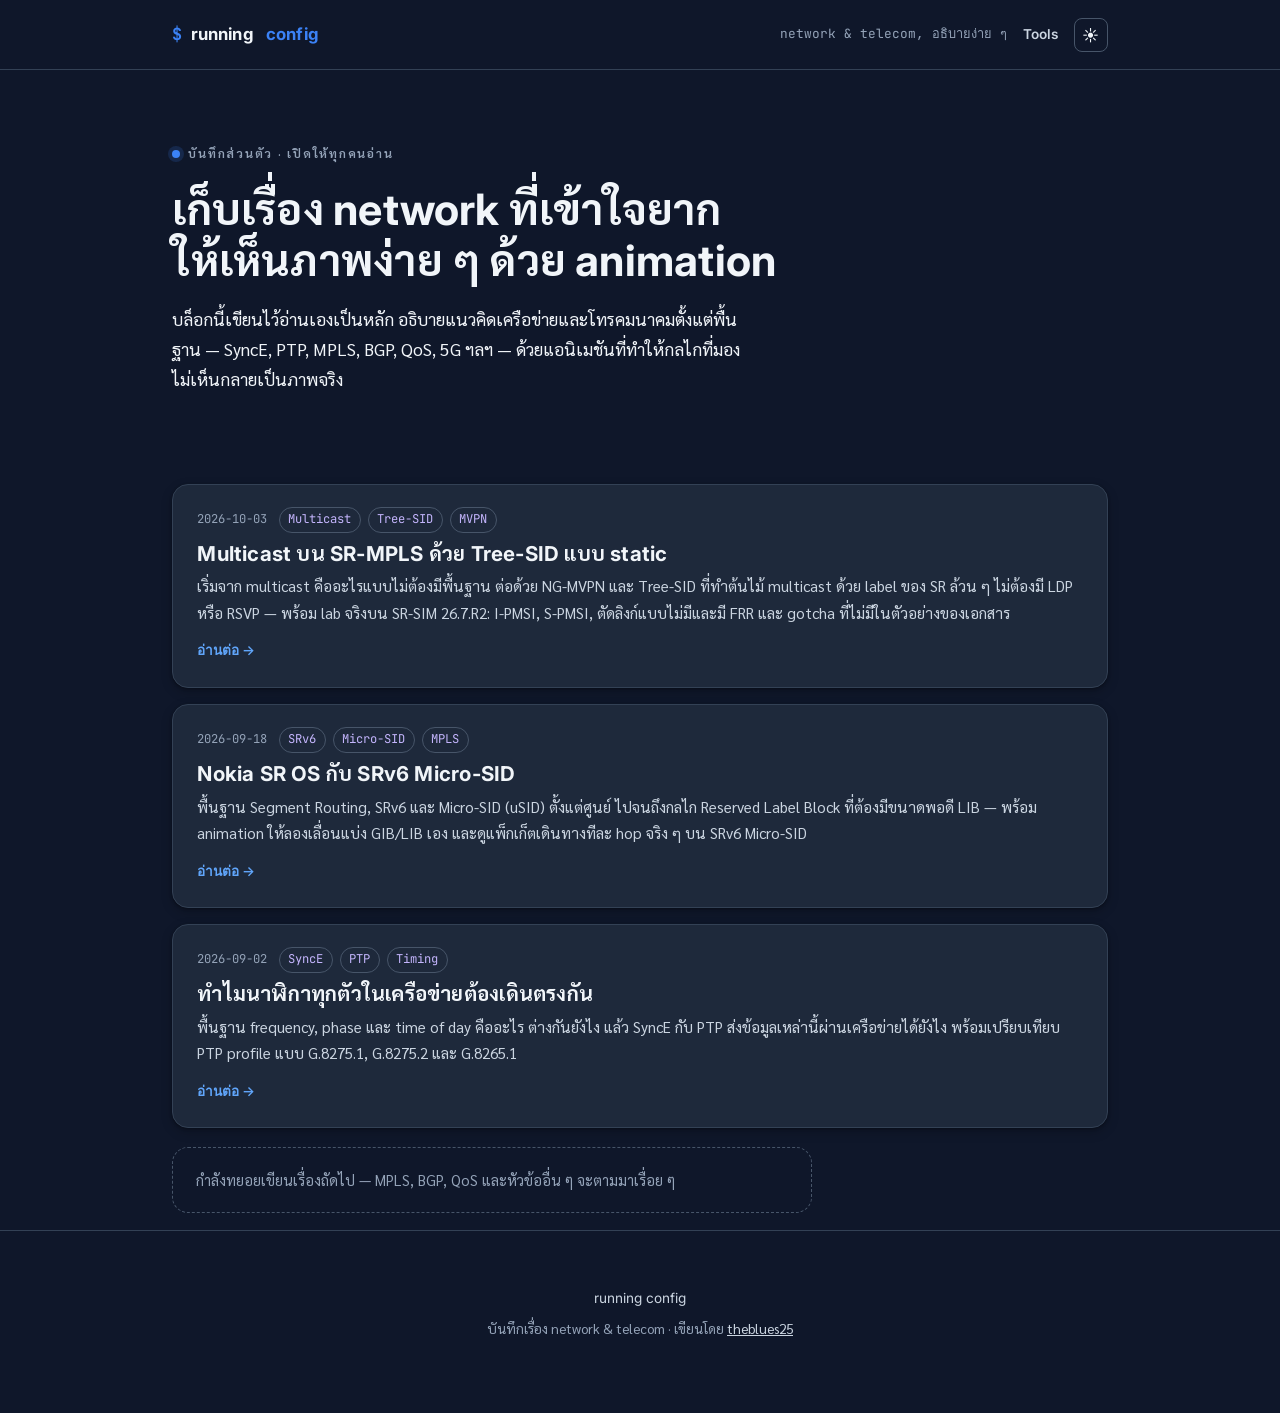
==== commit bb9e8db5: "Add Tree-SID multicast post (SR-MPLS, NG-MVPN, lab on SR-SIM 26.7.R2) New post explaining multicast " ====
--- a/index.html
+++ b/index.html
@@ -41,6 +41,17 @@
 <main class="wrap">
   <ul class="post-list">
     <li>
+      <a class="post-card" href="posts/tree-sid-multicast.html">
+        <div class="post-meta">
+          <span>2026-10-03</span>
+          <span class="tagset"><span>Multicast</span><span>Tree-SID</span><span>MVPN</span></span>
+        </div>
+        <h2>Multicast บน SR-MPLS ด้วย Tree-SID แบบ static</h2>
+        <p>เริ่มจาก multicast คืออะไรแบบไม่ต้องมีพื้นฐาน ต่อด้วย NG-MVPN และ Tree-SID ที่ทำต้นไม้ multicast ด้วย label ของ SR ล้วน ๆ ไม่ต้องมี LDP หรือ RSVP — พร้อม lab จริงบน SR-SIM 26.7.R2: I-PMSI, S-PMSI, ตัดลิงก์แบบไม่มีและมี FRR และ gotcha ที่ไม่มีในตัวอย่างของเอกสาร</p>
+        <span class="read-more">อ่านต่อ →</span>
+      </a>
+    </li>
+    <li>
       <a class="post-card" href="posts/srv6-microsid-label-block.html">
         <div class="post-meta">
           <span>2026-09-18</span>
--- a/style.css
+++ b/style.css
@@ -141,7 +141,7 @@
 .chip.amber{ color:var(--amber-ink); border-color:var(--amber); background:var(--amber-soft); }
 .chip.cyan{ color:var(--cyan-ink); border-color:var(--cyan); background:var(--cyan-soft); }
 .chip.good{ color:var(--good); border-color:var(--good); background:var(--good-soft); }
-.caption{ font-size:.85rem; color:var(--muted); margin:0 0 1.6rem; }
+.caption{ font-size:.92rem; line-height:1.6; color:var(--ink-soft); margin:0 0 1.6rem; }
 
 /* ---------------- Two-col text/points ---------------- */
 .points{ list-style:none; margin:1.1rem 0 1.4rem; padding:0; display:grid; gap:.65rem; }
@@ -277,3 +277,32 @@
 footer a{ color:var(--ink-soft); }
 
 ::selection{ background:var(--amber-soft); color:var(--ink); }
+
+/* ---------------- Reading progress bar + floating TOC (long posts) ---------------- */
+.progress-bar{
+  position:fixed; top:0; left:0; height:3px; width:0%; background:var(--amber);
+  z-index:60; transition:width .1s linear;
+}
+.toc-widget{ position:fixed; right:1.2rem; bottom:1.2rem; z-index:55; }
+.toc-toggle{
+  display:flex; align-items:center; gap:.5rem; background:var(--bg-raised);
+  border:1px solid var(--line-strong); border-radius:999px; padding:.6rem 1.05rem;
+  box-shadow:var(--shadow); color:var(--ink); font-family:"Inter",sans-serif;
+  font-size:.85rem; font-weight:600; cursor:pointer;
+}
+.toc-toggle:hover{ border-color:var(--amber); color:var(--amber-ink); }
+.toc-toggle svg{ flex:none; }
+.toc-panel{
+  position:absolute; right:0; bottom:calc(100% + .6rem); width:min(300px, calc(100vw - 2.4rem));
+  max-height:min(65vh, 460px); overflow-y:auto; background:var(--bg-raised);
+  border:1px solid var(--line-strong); border-radius:var(--radius); box-shadow:var(--shadow);
+  padding:.6rem;
+}
+.toc-panel ol{ list-style:none; margin:0; padding:0; display:grid; gap:.1rem; }
+.toc-panel a{
+  display:block; padding:.5rem .65rem; border-radius:8px; text-decoration:none;
+  color:var(--ink-soft); font-size:.85rem; font-family:"Inter",sans-serif; line-height:1.4;
+}
+.toc-panel a:hover{ background:var(--bg-sunk); color:var(--ink); }
+.toc-panel a.active{ background:var(--amber-soft); color:var(--amber-ink); font-weight:600; }
+@media (max-width:640px){ .toc-toggle .toc-toggle-label{ display:none; } .toc-toggle{ padding:.65rem; } }
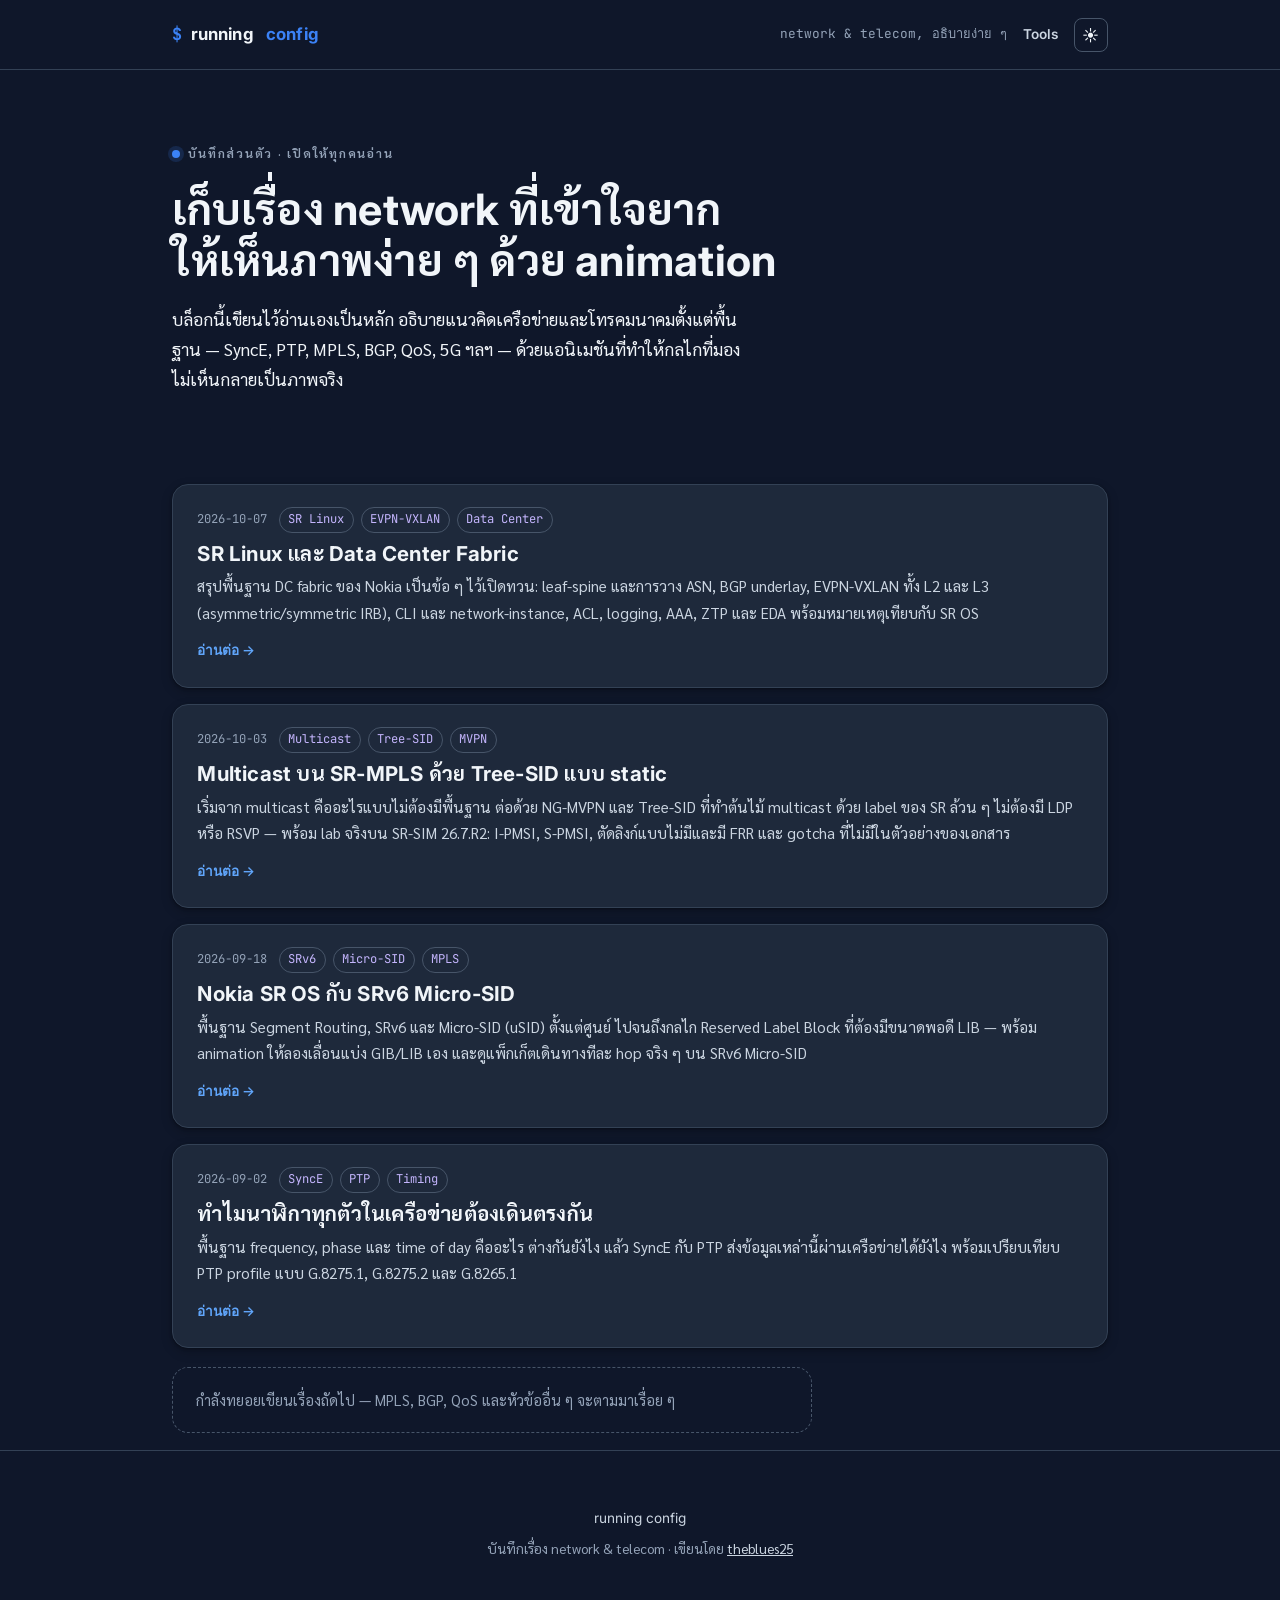
==== commit e608f782: "Add SR Linux & Data Center Fabric notes post Bullet-style summary of Nokia DC fabric basics (leaf-sp" ====
--- a/index.html
+++ b/index.html
@@ -40,6 +40,17 @@
 
 <main class="wrap">
   <ul class="post-list">
+    <li>
+      <a class="post-card" href="posts/srlinux-dc-fabric.html">
+        <div class="post-meta">
+          <span>2026-10-07</span>
+          <span class="tagset"><span>SR Linux</span><span>EVPN-VXLAN</span><span>Data Center</span></span>
+        </div>
+        <h2>SR Linux และ Data Center Fabric</h2>
+        <p>สรุปพื้นฐาน DC fabric ของ Nokia เป็นข้อ ๆ ไว้เปิดทวน: leaf-spine และการวาง ASN, BGP underlay, EVPN-VXLAN ทั้ง L2 และ L3 (asymmetric/symmetric IRB), CLI และ network-instance, ACL, logging, AAA, ZTP และ EDA พร้อมหมายเหตุเทียบกับ SR OS</p>
+        <span class="read-more">อ่านต่อ →</span>
+      </a>
+    </li>
     <li>
       <a class="post-card" href="posts/tree-sid-multicast.html">
         <div class="post-meta">
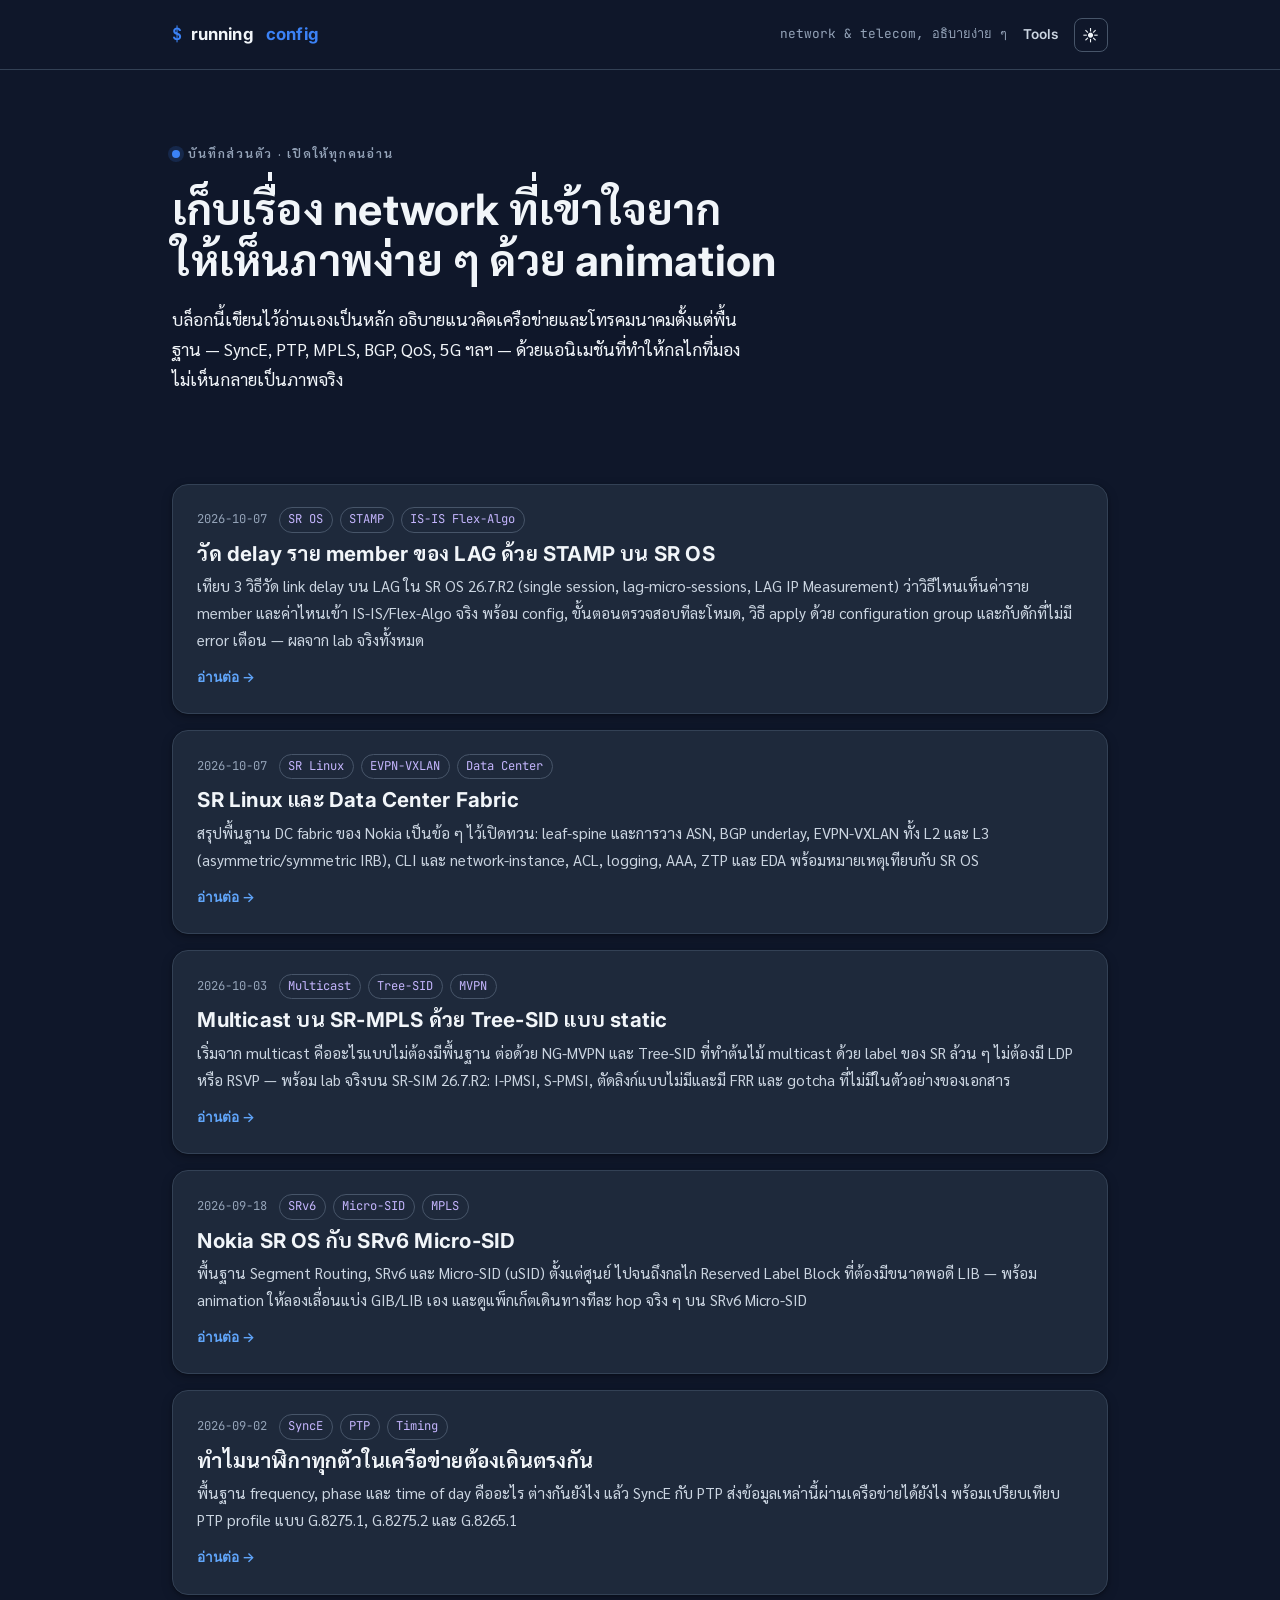
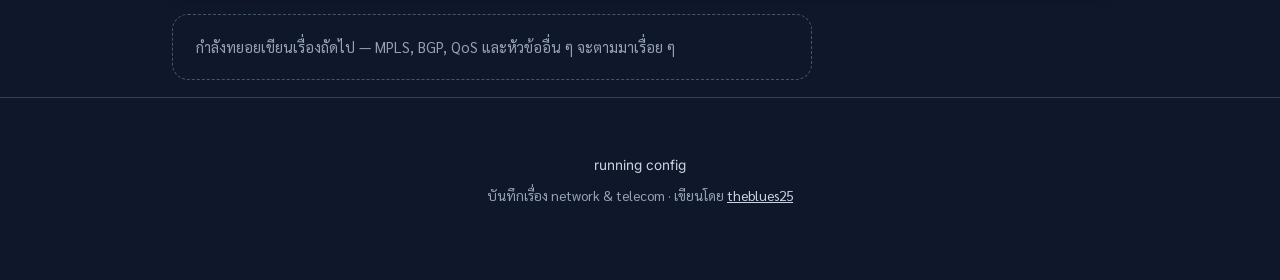
==== commit 094471c9: "New post: STAMP per-LAG-member delay on SR OS 26.7.R2; frame code blocks in SR Linux post Co-Authore" ====
--- a/index.html
+++ b/index.html
@@ -40,6 +40,17 @@
 
 <main class="wrap">
   <ul class="post-list">
+    <li>
+      <a class="post-card" href="posts/stamp-lag-member-delay.html">
+        <div class="post-meta">
+          <span>2026-10-07</span>
+          <span class="tagset"><span>SR OS</span><span>STAMP</span><span>IS-IS Flex-Algo</span></span>
+        </div>
+        <h2>วัด delay ราย member ของ LAG ด้วย STAMP บน SR OS</h2>
+        <p>เทียบ 3 วิธีวัด link delay บน LAG ใน SR OS 26.7.R2 (single session, lag-micro-sessions, LAG IP Measurement) ว่าวิธีไหนเห็นค่าราย member และค่าไหนเข้า IS-IS/Flex-Algo จริง พร้อม config, ขั้นตอนตรวจสอบทีละโหมด, วิธี apply ด้วย configuration group และกับดักที่ไม่มี error เตือน — ผลจาก lab จริงทั้งหมด</p>
+        <span class="read-more">อ่านต่อ →</span>
+      </a>
+    </li>
     <li>
       <a class="post-card" href="posts/srlinux-dc-fabric.html">
         <div class="post-meta">
--- a/style.css
+++ b/style.css
@@ -199,26 +199,11 @@
 thead th{ font-family:"Inter",sans-serif; font-size:.76rem; text-transform:uppercase; letter-spacing:.05em; color:var(--muted); background:var(--bg-sunk); }
 tbody tr:last-child td{ border-bottom:none; }
 
-/* On narrow screens, stop forcing sideways scroll — stack each row into its own labeled card instead */
+/* On narrow screens keep a normal table: tighter cells, text wraps, sideways scroll only if a table truly can't fit */
 @media (max-width:600px){
-  .table-wrap{ overflow-x:visible; border:none; box-shadow:none; border-radius:0; }
-  table{ min-width:0; display:block; }
-  thead{ display:none; }
-  tbody{ display:grid; gap:.7rem; }
-  tbody tr{
-    display:block; background:var(--bg-raised); border:1px solid var(--line);
-    border-radius:var(--radius); box-shadow:var(--shadow); padding:.2rem .95rem;
-  }
-  tbody tr td{
-    display:grid; grid-template-columns:9.2rem 1fr; gap:.8rem; align-items:baseline;
-    padding:.55rem 0; border-bottom:1px solid var(--line);
-  }
-  tbody tr td:last-child{ border-bottom:none; }
-  tbody tr td::before{
-    content:attr(data-label);
-    font-family:"Inter",sans-serif; font-size:.72rem; font-weight:600;
-    text-transform:uppercase; letter-spacing:.04em; color:var(--muted);
-  }
+  table{ min-width:0; font-size:.82rem; }
+  th,td{ padding:.5rem .6rem; vertical-align:top; }
+  thead th{ font-size:.7rem; letter-spacing:.03em; }
 }
 
 /* ---------------- Hierarchy SVG ---------------- */
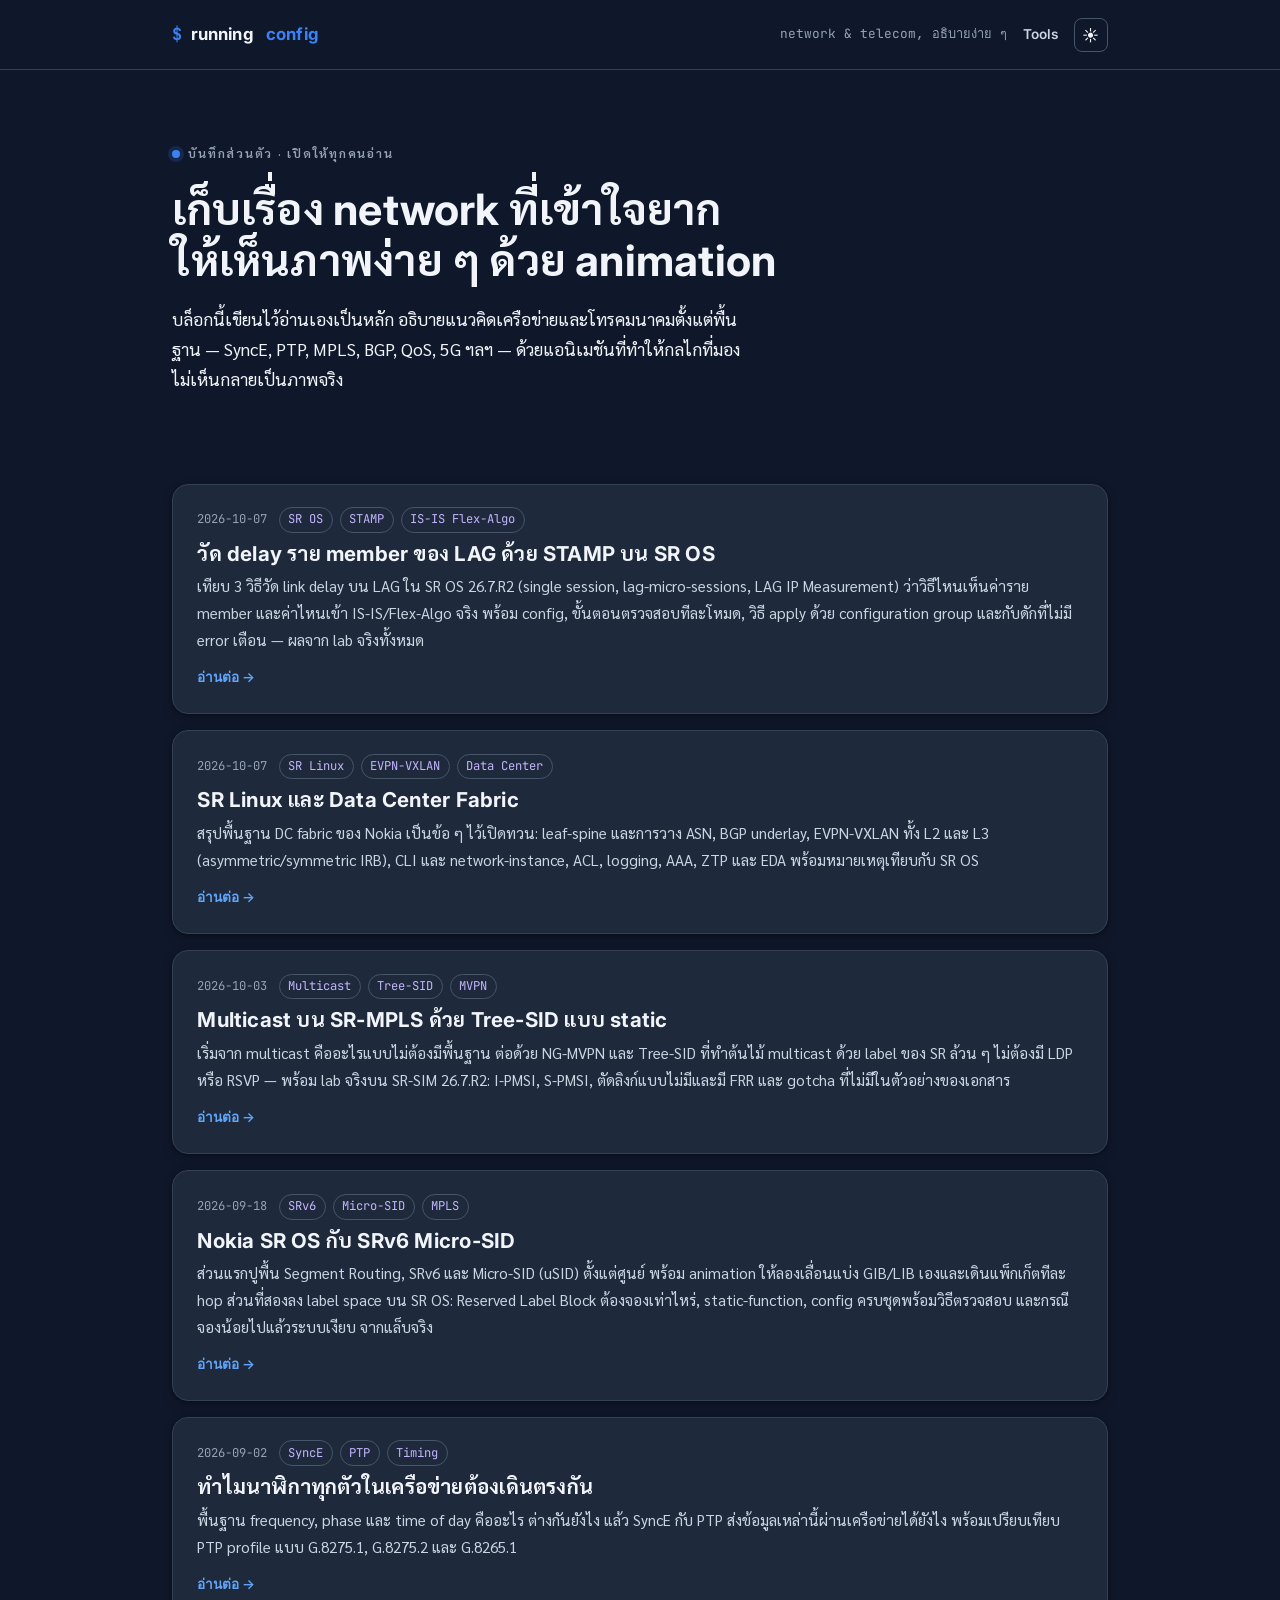
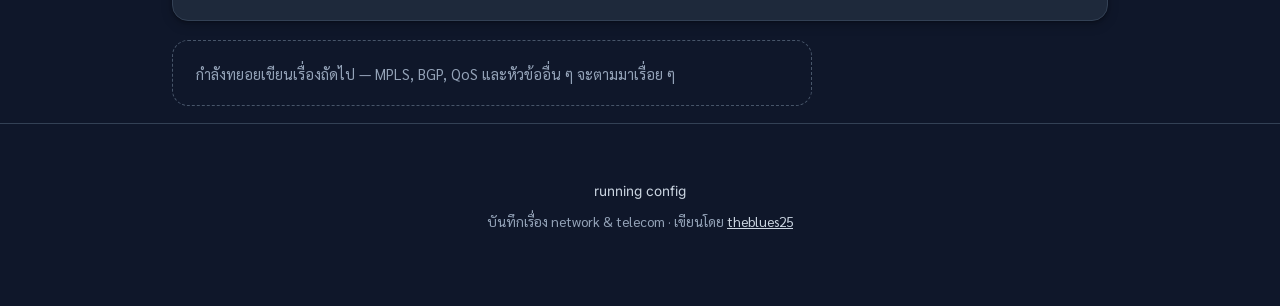
==== commit fe30b1b3: "SRv6 Micro-SID post: restructure into 2 parts / 11 sections, bullets, fix label-block sizing summary" ====
--- a/index.html
+++ b/index.html
@@ -80,7 +80,7 @@
           <span class="tagset"><span>SRv6</span><span>Micro-SID</span><span>MPLS</span></span>
         </div>
         <h2>Nokia SR OS กับ SRv6 Micro-SID</h2>
-        <p>พื้นฐาน Segment Routing, SRv6 และ Micro-SID (uSID) ตั้งแต่ศูนย์ ไปจนถึงกลไก Reserved Label Block ที่ต้องมีขนาดพอดี LIB — พร้อม animation ให้ลองเลื่อนแบ่ง GIB/LIB เอง และดูแพ็กเก็ตเดินทางทีละ hop จริง ๆ บน SRv6 Micro-SID</p>
+        <p>ส่วนแรกปูพื้น Segment Routing, SRv6 และ Micro-SID (uSID) ตั้งแต่ศูนย์ พร้อม animation ให้ลองเลื่อนแบ่ง GIB/LIB เองและเดินแพ็กเก็ตทีละ hop ส่วนที่สองลง label space บน SR OS: Reserved Label Block ต้องจองเท่าไหร่, static-function, config ครบชุดพร้อมวิธีตรวจสอบ และกรณีจองน้อยไปแล้วระบบเงียบ จากแล็บจริง</p>
         <span class="read-more">อ่านต่อ →</span>
       </a>
     </li>
